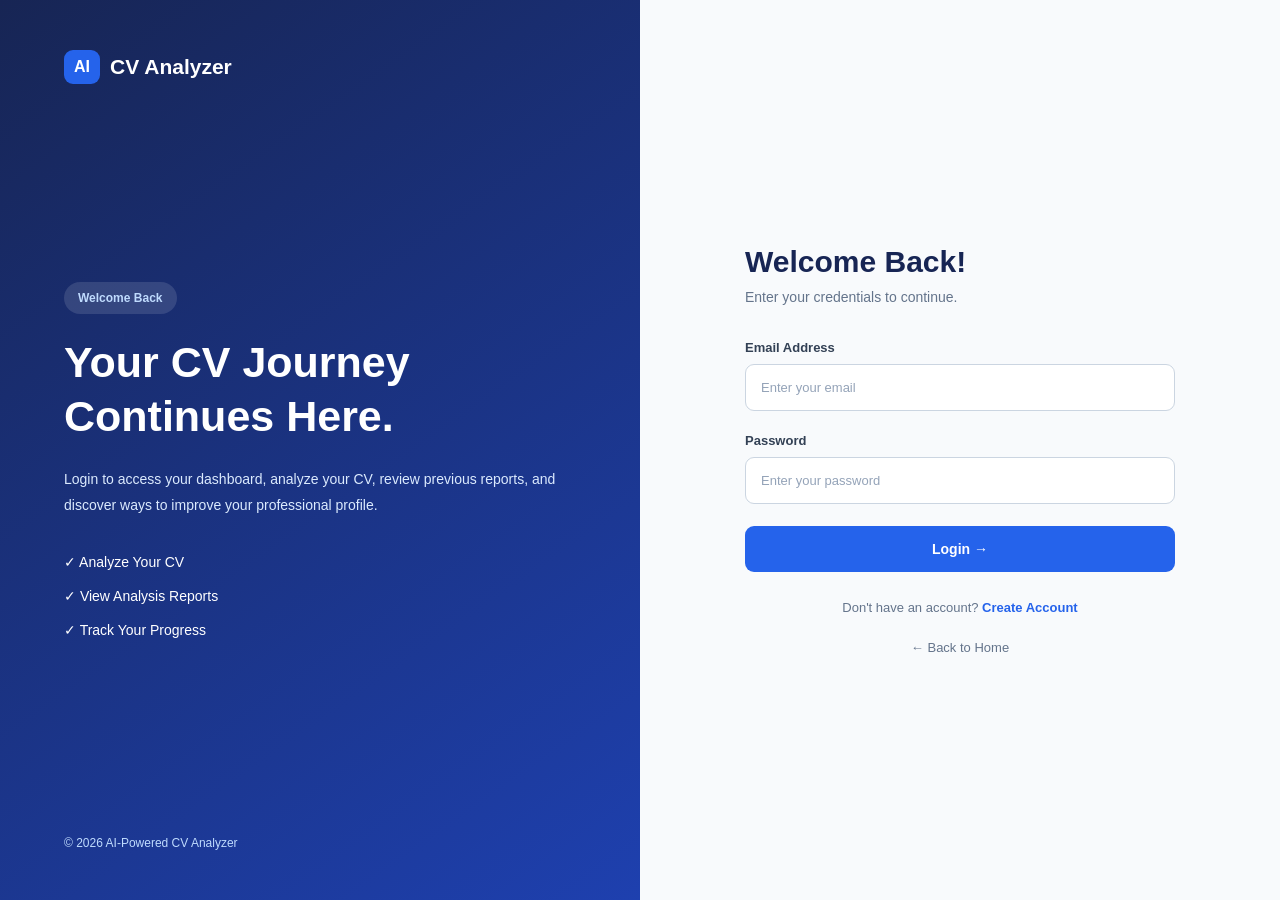
==== frontend/dashboard.html @ 319242a5 "Initial AI CV Analyzer project" ====
<!DOCTYPE html>
<html lang="en">

<head>
    <meta charset="UTF-8">
    <meta name="viewport" content="width=device-width, initial-scale=1.0">

    <title>Dashboard | AI CV Analyzer</title>

    <link rel="stylesheet" href="css/style.css">

</head>

<body class="dashboard-page">

    <div class="dashboard-layout">

        <!-- Sidebar -->

        <aside class="sidebar">

            <a href="index.html" class="logo sidebar-logo">
                <span class="logo-icon">AI</span>
                CV Analyzer
            </a>

            <div class="sidebar-menu">

                <p class="menu-label">MENU</p>

                <a href="dashboard.html" class="menu-item active">
                    <span>▦</span>
                    Dashboard
                </a>

                <a href="#upload-section" class="menu-item">
                    <span>📄</span>
                    Analyze CV
                </a>

                <a href="#history-section" class="menu-item">
                    <span>◷</span>
                    Analysis History
                </a>

                <p class="menu-label">ACCOUNT</p>

                <a href="#profile-section" class="menu-item">
                    <span>♙</span>
                    My Profile
                </a>

                <button id="logoutBtn" class="menu-item logout-btn">
                    <span>↪</span>
                    Logout
                </button>

            </div>

            <div class="sidebar-footer">

                <p>AI-Powered CV Analyzer</p>

                <small>Version 1.0.0</small>

            </div>

        </aside>


        <!-- Main Content -->

        <main class="dashboard-main">


            <!-- Topbar -->

            <header class="dashboard-topbar">

                <div>
                    <h2>Dashboard</h2>
                    <p>Manage your CV analysis activities.</p>
                </div>

                <div class="user-profile" id="profile-section">

                    <div class="user-avatar" id="userAvatar">
                        U
                    </div>

                    <div>
                        <strong id="userName">User</strong>
                        <small id="userEmail">user@example.com</small>
                    </div>

                </div>

            </header>


            <!-- Welcome Section -->

            <section class="welcome-section">

                <div>

                    <span class="welcome-badge">
                        YOUR PERSONAL WORKSPACE
                    </span>

                    <h1>
                        Welcome back,
                        <span id="welcomeName">User</span>!
                    </h1>

                    <p>
                        Ready to improve your CV?
                        Start a new analysis and discover
                        your professional strengths.
                    </p>

                </div>

                <a href="#upload-section" class="dashboard-primary-btn">
                    + Analyze New CV
                </a>

            </section>


            <!-- Statistics -->

            <section class="stats-grid">

                <div class="stat-card">

                    <div class="stat-icon blue">📄</div>

                    <div>
                        <p>Total Analyses</p>
                        <h2>--</h2>
                        <small>Coming with history integration</small>
                    </div>

                </div>


                <div class="stat-card">

                    <div class="stat-icon green">✓</div>

                    <div>
                        <p>Completed Analyses</p>
                        <h2>--</h2>
                        <small>Analysis records</small>
                    </div>

                </div>


                <div class="stat-card">

                    <div class="stat-icon orange">📊</div>

                    <div>
                        <p>Latest CV Score</p>
                        <h2>--</h2>
                        <small>Predicted score</small>
                    </div>

                </div>


            </section>


            <!-- Upload Section -->

            <section class="upload-section" id="upload-section">

                <div class="section-title">

                    <div>
                        <h2>Analyze Your CV</h2>

                        <p>
                            Upload your resume and get an
                            AI-powered analysis report.
                        </p>
                    </div>

                    <span class="pdf-badge">PDF ONLY</span>

                </div>


<div class="upload-box">

    <div class="upload-icon">
        📄
    </div>

    <h3>Upload Your CV</h3>

    <p>
        Select your PDF resume to begin
        the analysis process.
    </p>

    <button class="upload-button" id="uploadBtn">
        Choose PDF File
    </button>

    <input
        type="file"
        id="cvFile"
        accept=".pdf,application/pdf"
        hidden
    >

    <p id="selectedFile" class="upload-note">
        Supported format: PDF (Maximum 5MB)
    </p>

    <div id="uploadMessage" class="form-message"></div>

    <div id="uploadProgress" class="upload-progress">

        <div id="progressBar"></div>

    </div>

</div>

            </section>


            <!-- History Section -->

            <section class="history-section" id="history-section">

                <div class="section-title">

                    <div>
                        <h2>Recent Analysis</h2>

                        <p>
                            Your previous CV analysis reports.
                        </p>
                    </div>

                    <span class="view-all">
                        History
                    </span>

                </div>


                <div class="empty-history">

                    <div>📂</div>

                    <h3>No Analysis Yet</h3>

                    <p>
                        Your CV analysis history will
                        appear here after your first analysis.
                    </p>

                </div>

            </section>


            <!-- Footer -->

            <footer class="dashboard-footer">

                © 2026 AI-Powered CV Analyzer.
                All rights reserved.

            </footer>


        </main>

    </div>


    <script src="js/script.js"></script>

</body>

</html>
---- frontend/css/style.css ----
/* Global Styles */

* {
    margin: 0;
    padding: 0;
    box-sizing: border-box;
}

html {
    scroll-behavior: smooth;
}

body {
    font-family: 'Inter', sans-serif;
    color: #172554;
    background: #ffffff;
}

a {
    text-decoration: none;
}

.container {
    width: 90%;
    max-width: 1200px;
    margin: auto;
}

.section-padding {
    padding: 100px 0;
}


/* Navbar */

.navbar {
    width: 100%;
    padding: 20px 0;
    background: #ffffff;
    border-bottom: 1px solid #e5eaf3;
}

.nav-container {
    display: flex;
    align-items: center;
    justify-content: space-between;
}

.logo {
    display: flex;
    align-items: center;
    gap: 10px;
    color: #172554;
    font-size: 21px;
    font-weight: 800;
}

.logo-icon {
    background: #2563eb;
    color: white;
    padding: 8px 10px;
    border-radius: 9px;
    font-size: 16px;
}

.nav-links {
    display: flex;
    gap: 32px;
}

.nav-links a {
    color: #64748b;
    font-size: 14px;
    font-weight: 500;
}

.nav-links a:hover {
    color: #2563eb;
}

.nav-buttons {
    display: flex;
    align-items: center;
    gap: 20px;
}

.login-btn {
    color: #172554;
    font-weight: 600;
    font-size: 14px;
}

.primary-btn {
    display: inline-block;
    background: #2563eb;
    color: white;
    padding: 14px 22px;
    border-radius: 9px;
    font-weight: 600;
    font-size: 14px;
    transition: 0.3s;
}

.primary-btn:hover {
    background: #1d4ed8;
    transform: translateY(-2px);
}


/* Hero Section */

.hero {
    padding: 100px 0;
    background: linear-gradient(
        120deg,
        #f8fbff,
        #eff6ff
    );
}

.hero-container {
    display: grid;
    grid-template-columns: 1fr 1fr;
    align-items: center;
    gap: 70px;
}

.badge {
    display: inline-block;
    color: #2563eb;
    background: #dbeafe;
    padding: 9px 14px;
    border-radius: 30px;
    font-size: 12px;
    font-weight: 700;
    margin-bottom: 22px;
}

.hero-content h1 {
    font-size: 53px;
    line-height: 1.2;
    font-weight: 800;
    color: #172554;
    margin-bottom: 22px;
}

.hero-content h1 span {
    color: #2563eb;
}

.hero-content > p {
    color: #64748b;
    line-height: 1.8;
    font-size: 15px;
    max-width: 520px;
}

.hero-buttons {
    display: flex;
    gap: 15px;
    margin-top: 30px;
}

.secondary-btn {
    display: inline-block;
    border: 1px solid #cbd5e1;
    color: #172554;
    padding: 14px 22px;
    border-radius: 9px;
    font-size: 14px;
    font-weight: 600;
}

.secondary-btn:hover {
    background: white;
}

.hero-note {
    margin-top: 30px;
    font-size: 11px;
    color: #64748b;
    display: flex;
    flex-wrap: wrap;
    gap: 10px;
}


/* Analysis Preview Card */

.hero-visual {
    display: flex;
    justify-content: center;
}

.analysis-card {
    background: white;
    width: 100%;
    max-width: 450px;
    padding: 30px;
    border-radius: 18px;
    box-shadow: 0 20px 60px rgba(37, 99, 235, 0.12);
    border: 1px solid #e5eaf3;
}

.card-header {
    display: flex;
    justify-content: space-between;
    align-items: center;
    margin-bottom: 30px;
}

.card-header h3 {
    font-size: 17px;
    margin-bottom: 7px;
}

.card-header p {
    color: #94a3b8;
    font-size: 12px;
}

.status {
    background: #dcfce7;
    color: #15803d;
    padding: 7px 10px;
    border-radius: 20px;
    font-size: 10px;
    font-weight: 700;
}

.score-section {
    display: flex;
    align-items: center;
    gap: 25px;
    padding-bottom: 25px;
    border-bottom: 1px solid #e5eaf3;
}

.score-circle {
    width: 105px;
    height: 105px;
    border-radius: 50%;
    background: conic-gradient(
        #2563eb 85%,
        #dbeafe 0
    );
    display: flex;
    align-items: center;
    justify-content: center;
}

.score-circle > div {
    width: 82px;
    height: 82px;
    background: white;
    border-radius: 50%;
    display: flex;
    align-items: center;
    justify-content: center;
}

.score-circle strong {
    font-size: 27px;
}

.score-circle small {
    font-size: 10px;
    color: #94a3b8;
}

.score-info h4 {
    font-size: 15px;
    margin-bottom: 8px;
}

.score-info p {
    color: #94a3b8;
    font-size: 11px;
    line-height: 1.6;
}

.analysis-item {
    margin-top: 22px;
}

.analysis-item > div:first-child {
    display: flex;
    justify-content: space-between;
    margin-bottom: 10px;
    font-size: 12px;
}

.analysis-item span {
    color: #64748b;
}

.analysis-item strong {
    color: #172554;
}

.progress {
    height: 7px;
    background: #e2e8f0;
    border-radius: 20px;
    overflow: hidden;
}

.progress div {
    height: 100%;
    background: #2563eb;
    border-radius: 20px;
}

.suggestion-box {
    margin-top: 25px;
    background: #eff6ff;
    padding: 15px;
    border-radius: 10px;
}

.suggestion-box strong {
    font-size: 12px;
}

.suggestion-box p {
    font-size: 11px;
    color: #64748b;
    margin-top: 7px;
}


/* Section Heading */

.section-heading {
    text-align: center;
    max-width: 650px;
    margin: 0 auto 55px;
}

.section-heading h2 {
    font-size: 36px;
    margin-bottom: 15px;
    color: #172554;
}

.section-heading h2 span {
    color: #2563eb;
}

.section-heading p {
    color: #64748b;
    font-size: 14px;
    line-height: 1.8;
}


/* Features */

.features-grid {
    display: grid;
    grid-template-columns: repeat(3, 1fr);
    gap: 25px;
}

.feature-card {
    padding: 30px;
    border: 1px solid #e5eaf3;
    border-radius: 13px;
    transition: 0.3s;
}

.feature-card:hover {
    transform: translateY(-6px);
    box-shadow: 0 15px 35px rgba(37, 99, 235, 0.08);
    border-color: #93c5fd;
}

.feature-icon {
    width: 50px;
    height: 50px;
    display: flex;
    align-items: center;
    justify-content: center;
    background: #eff6ff;
    border-radius: 12px;
    font-size: 24px;
    margin-bottom: 22px;
}

.feature-card h3 {
    font-size: 17px;
    margin-bottom: 12px;
}

.feature-card p {
    color: #64748b;
    font-size: 13px;
    line-height: 1.8;
}


/* How It Works */

.how-it-works {
    background: #f8fbff;
}

.steps-grid {
    display: grid;
    grid-template-columns: repeat(3, 1fr);
    gap: 25px;
}

.step-card {
    background: white;
    border: 1px solid #e5eaf3;
    border-radius: 13px;
    padding: 35px;
}

.step-number {
    display: inline-block;
    color: #2563eb;
    font-size: 30px;
    font-weight: 800;
    margin-bottom: 20px;
}

.step-card h3 {
    font-size: 17px;
    margin-bottom: 12px;
}

.step-card p {
    font-size: 13px;
    color: #64748b;
    line-height: 1.8;
}


/* CTA */

.cta-section {
    padding: 80px 0;
    background: #1e40af;
    text-align: center;
}

.cta-container h2 {
    color: white;
    font-size: 32px;
    margin-bottom: 15px;
}

.cta-container p {
    color: #dbeafe;
    font-size: 14px;
    margin-bottom: 30px;
}

.cta-btn {
    display: inline-block;
    background: white;
    color: #1d4ed8;
    padding: 15px 25px;
    border-radius: 9px;
    font-weight: 700;
    font-size: 14px;
}


/* Footer */

.footer {
    padding: 40px 0;
    background: #0f172a;
}

.footer-logo {
    color: white;
}

.footer-container > div:first-child p {
    color: #94a3b8;
    font-size: 12px;
    margin-top: 15px;
}

.footer-bottom {
    color: #94a3b8;
    border-top: 1px solid #334155;
    padding-top: 25px;
    margin-top: 35px;
    font-size: 12px;
}


/* Responsive Design */

@media (max-width: 900px) {

    .hero-container {
        grid-template-columns: 1fr;
    }

    .hero-content {
        text-align: center;
    }

    .hero-content > p {
        margin: auto;
    }

    .hero-buttons,
    .hero-note {
        justify-content: center;
    }

    .features-grid {
        grid-template-columns: repeat(2, 1fr);
    }

}

@media (max-width: 650px) {

    .nav-links {
        display: none;
    }

    .nav-container {
        flex-wrap: wrap;
        gap: 15px;
    }

    .logo {
        font-size: 17px;
    }

    .nav-buttons {
        gap: 12px;
    }

    .hero {
        padding: 65px 0;
    }

    .hero-content h1 {
        font-size: 37px;
    }

    .hero-buttons {
        flex-direction: column;
    }

    .hero-buttons a {
        text-align: center;
    }

    .hero-note {
        line-height: 2;
    }

    .features-grid,
    .steps-grid {
        grid-template-columns: 1fr;
    }

    .section-heading h2 {
        font-size: 28px;
    }

    .analysis-card {
        padding: 20px;
    }

    .score-section {
        gap: 15px;
    }

    .cta-container h2 {
        font-size: 25px;
    }

}

/* =========================
   AUTHENTICATION PAGES
========================= */

.auth-page {
    min-height: 100vh;
    background: #f8fafc;
}

.auth-container {
    min-height: 100vh;
    display: grid;
    grid-template-columns: 1fr 1fr;
}


/* Left Side */

.auth-left {
    background: linear-gradient(
        145deg,
        #172554,
        #1e40af
    );

    padding: 50px 10%;
    display: flex;
    flex-direction: column;
    justify-content: space-between;
}

.auth-left .logo {
    color: white;
}

.auth-content {
    max-width: 500px;
}

.auth-content .badge {
    background: rgba(255,255,255,0.12);
    color: #bfdbfe;
}

.auth-content h1 {
    font-size: 43px;
    line-height: 1.25;
    color: white;
    margin-bottom: 22px;
}

.auth-content > p {
    color: #dbeafe;
    font-size: 14px;
    line-height: 1.9;
}

.auth-benefits {
    margin-top: 35px;
    display: grid;
    gap: 18px;
}

.auth-benefits div {
    color: white;
    font-size: 14px;
    font-weight: 500;
}

.auth-copyright {
    color: #bfdbfe;
    font-size: 12px;
}


/* Right Side */

.auth-right {
    display: flex;
    align-items: center;
    justify-content: center;
    padding: 40px 25px;
}

.auth-form-wrapper {
    width: 100%;
    max-width: 430px;
}

.auth-form-wrapper h2 {
    font-size: 30px;
    color: #172554;
    margin-bottom: 10px;
}

.auth-subtitle {
    color: #64748b;
    font-size: 14px;
    margin-bottom: 35px;
}


/* Form */

.form-group {
    margin-bottom: 22px;
}

.form-group label {
    display: block;
    color: #334155;
    font-size: 13px;
    font-weight: 600;
    margin-bottom: 9px;
}

.form-group input {
    width: 100%;
    padding: 15px;
    border: 1px solid #cbd5e1;
    border-radius: 9px;
    outline: none;
    font-family: inherit;
    font-size: 13px;
    background: white;
    transition: 0.3s;
}

.form-group input:focus {
    border-color: #2563eb;
    box-shadow: 0 0 0 3px rgba(37,99,235,0.1);
}

.form-group input::placeholder {
    color: #94a3b8;
}


/* Submit Button */

.auth-submit-btn {
    width: 100%;
    padding: 15px;
    border: none;
    border-radius: 9px;
    background: #2563eb;
    color: white;
    font-size: 14px;
    font-weight: 700;
    cursor: pointer;
    transition: 0.3s;
}

.auth-submit-btn:hover {
    background: #1d4ed8;
}


/* Navigation Links */

.auth-switch {
    text-align: center;
    margin-top: 28px;
    color: #64748b;
    font-size: 13px;
}

.auth-switch a {
    color: #2563eb;
    font-weight: 700;
}

.back-home {
    display: block;
    text-align: center;
    margin-top: 25px;
    color: #64748b;
    font-size: 13px;
}


/* Responsive */

@media (max-width: 850px) {

    .auth-container {
        grid-template-columns: 1fr;
    }

    .auth-left {
        min-height: 380px;
        padding: 35px 8%;
    }

    .auth-content {
        margin-top: 65px;
    }

    .auth-content h1 {
        font-size: 34px;
    }

    .auth-copyright {
        margin-top: 40px;
    }

}

@media (max-width: 500px) {

    .auth-left {
        min-height: 350px;
    }

    .auth-content h1 {
        font-size: 29px;
    }

    .auth-right {
        padding: 45px 22px;
    }

    .auth-form-wrapper h2 {
        font-size: 26px;
    }

}
/* Form Messages */

.form-message {
    display: none;
    padding: 13px;
    margin-bottom: 20px;
    border-radius: 8px;
    font-size: 13px;
    line-height: 1.5;
}

.form-message.success {
    display: block;
    background: #dcfce7;
    color: #166534;
    border: 1px solid #86efac;
}

.form-message.error {
    display: block;
    background: #fee2e2;
    color: #991b1b;
    border: 1px solid #fca5a5;
}

/* =========================
   DASHBOARD DESIGN
========================= */

.dashboard-page {
    background: #f8fafc;
    min-height: 100vh;
}

.dashboard-layout {
    display: flex;
    min-height: 100vh;
}


/* Sidebar */

.sidebar {
    width: 255px;
    background: #172554;
    color: white;
    padding: 30px 20px;
    display: flex;
    flex-direction: column;
    position: fixed;
    top: 0;
    bottom: 0;
    left: 0;
}

.sidebar-logo {
    color: white;
    font-size: 19px;
    margin-bottom: 55px;
}

.sidebar-menu {
    display: flex;
    flex-direction: column;
    gap: 9px;
}

.menu-label {
    font-size: 10px;
    color: #93a8d0;
    font-weight: 700;
    letter-spacing: 1px;
    margin: 15px 0 8px;
}

.menu-item {
    display: flex;
    align-items: center;
    gap: 13px;
    padding: 13px;
    color: #cbd5e1;
    border-radius: 8px;
    font-size: 13px;
    transition: 0.3s;
    background: transparent;
    border: none;
    width: 100%;
    text-align: left;
    cursor: pointer;
    font-family: inherit;
}

.menu-item:hover,
.menu-item.active {
    background: #2563eb;
    color: white;
}

.menu-item span {
    font-size: 17px;
}

.sidebar-footer {
    margin-top: auto;
    border-top: 1px solid #334477;
    padding-top: 22px;
    color: #cbd5e1;
    font-size: 11px;
    line-height: 2;
}

.sidebar-footer small {
    color: #93a8d0;
}


/* Main */

.dashboard-main {
    width: calc(100% - 255px);
    margin-left: 255px;
    padding: 35px 45px;
}


/* Topbar */

.dashboard-topbar {
    display: flex;
    align-items: center;
    justify-content: space-between;
    padding-bottom: 25px;
    border-bottom: 1px solid #e2e8f0;
}

.dashboard-topbar h2 {
    color: #172554;
    font-size: 23px;
    margin-bottom: 6px;
}

.dashboard-topbar p {
    color: #64748b;
    font-size: 12px;
}

.user-profile {
    display: flex;
    align-items: center;
    gap: 12px;
}

.user-avatar {
    width: 43px;
    height: 43px;
    border-radius: 50%;
    background: #dbeafe;
    color: #2563eb;
    display: flex;
    align-items: center;
    justify-content: center;
    font-weight: 800;
    font-size: 17px;
}

.user-profile strong {
    display: block;
    font-size: 12px;
    color: #172554;
    margin-bottom: 5px;
}

.user-profile small {
    font-size: 10px;
    color: #64748b;
}


/* Welcome */

.welcome-section {
    margin-top: 35px;
    background: linear-gradient(
        120deg,
        #1e40af,
        #2563eb
    );
    border-radius: 14px;
    padding: 35px;
    display: flex;
    align-items: center;
    justify-content: space-between;
    gap: 20px;
}

.welcome-badge {
    display: inline-block;
    color: #dbeafe;
    font-size: 10px;
    font-weight: 700;
    letter-spacing: 1px;
    margin-bottom: 15px;
}

.welcome-section h1 {
    color: white;
    font-size: 27px;
    margin-bottom: 12px;
}

.welcome-section h1 span {
    color: #bfdbfe;
}

.welcome-section p {
    color: #dbeafe;
    font-size: 12px;
    line-height: 1.8;
}

.dashboard-primary-btn {
    display: inline-block;
    background: white;
    color: #1d4ed8;
    padding: 13px 18px;
    border-radius: 8px;
    font-size: 12px;
    font-weight: 700;
    white-space: nowrap;
}


/* Statistics */

.stats-grid {
    display: grid;
    grid-template-columns: repeat(3, 1fr);
    gap: 20px;
    margin-top: 30px;
}

.stat-card {
    background: white;
    border: 1px solid #e2e8f0;
    border-radius: 12px;
    padding: 22px;
    display: flex;
    align-items: center;
    gap: 15px;
}

.stat-icon {
    width: 45px;
    height: 45px;
    border-radius: 10px;
    display: flex;
    align-items: center;
    justify-content: center;
    font-size: 20px;
}

.stat-icon.blue {
    background: #dbeafe;
}

.stat-icon.green {
    background: #dcfce7;
}

.stat-icon.orange {
    background: #ffedd5;
}

.stat-card p {
    color: #64748b;
    font-size: 11px;
}

.stat-card h2 {
    color: #172554;
    font-size: 24px;
    margin: 7px 0;
}

.stat-card small {
    color: #94a3b8;
    font-size: 9px;
}


/* Upload */

.upload-section,
.history-section {
    margin-top: 40px;
}

.section-title {
    display: flex;
    justify-content: space-between;
    align-items: center;
    margin-bottom: 20px;
}

.section-title h2 {
    color: #172554;
    font-size: 19px;
    margin-bottom: 7px;
}

.section-title p {
    color: #64748b;
    font-size: 12px;
}

.pdf-badge {
    background: #dbeafe;
    color: #2563eb;
    padding: 7px 12px;
    border-radius: 20px;
    font-size: 10px;
    font-weight: 700;
}


/* Upload Box */

.upload-box {
    background: white;
    border: 2px dashed #93c5fd;
    border-radius: 13px;
    padding: 45px 20px;
    text-align: center;
}

.upload-icon {
    font-size: 40px;
    margin-bottom: 15px;
}

.upload-box h3 {
    color: #172554;
    font-size: 17px;
    margin-bottom: 10px;
}

.upload-box > p {
    color: #64748b;
    font-size: 12px;
}

.upload-button {
    margin-top: 22px;
    background: #2563eb;
    color: white;
    border: none;
    padding: 13px 22px;
    border-radius: 8px;
    font-size: 12px;
    font-weight: 700;
    cursor: pointer;
}

.upload-button:hover {
    background: #1d4ed8;
}

.upload-note {
    margin-top: 15px;
    font-size: 10px !important;
    color: #94a3b8 !important;
}


/* History */

.view-all {
    color: #2563eb;
    font-size: 12px;
    font-weight: 600;
}

.empty-history {
    background: white;
    border: 1px solid #e2e8f0;
    border-radius: 12px;
    padding: 40px 20px;
    text-align: center;
}

.empty-history > div {
    font-size: 35px;
    margin-bottom: 15px;
}

.empty-history h3 {
    color: #172554;
    font-size: 15px;
    margin-bottom: 9px;
}

.empty-history p {
    color: #94a3b8;
    font-size: 11px;
    line-height: 1.7;
}


/* Footer */

.dashboard-footer {
    border-top: 1px solid #e2e8f0;
    padding-top: 22px;
    margin-top: 45px;
    color: #94a3b8;
    font-size: 10px;
}


/* Responsive */

@media (max-width: 1000px) {

    .dashboard-main {
        padding: 30px 25px;
    }

    .stats-grid {
        grid-template-columns: 1fr 1fr;
    }

}

@media (max-width: 700px) {

    .sidebar {
        width: 65px;
        padding: 20px 8px;
    }

    .sidebar-logo {
        font-size: 0;
        margin-bottom: 40px;
    }

    .sidebar-logo .logo-icon {
        font-size: 15px;
    }

    .menu-label,
    .menu-item:not(.active) {
        font-size: 0;
    }

    .menu-item {
        justify-content: center;
        padding: 13px 5px;
        font-size: 0;
    }

    .menu-item span {
        font-size: 19px;
    }

    .sidebar-footer {
        display: none;
    }

    .dashboard-main {
        width: calc(100% - 65px);
        margin-left: 65px;
        padding: 22px 15px;
    }

    .welcome-section {
        flex-direction: column;
        align-items: flex-start;
        padding: 25px;
    }

    .welcome-section h1 {
        font-size: 22px;
    }

    .stats-grid {
        grid-template-columns: 1fr;
    }

    .dashboard-topbar h2 {
        font-size: 19px;
    }

    .user-profile small {
        display: none;
    }

}

@media (max-width: 400px) {

    .dashboard-main {
        padding: 18px 10px;
    }

    .welcome-section h1 {
        font-size: 19px;
    }

    .section-title h2 {
        font-size: 16px;
    }

}

/* =========================
   CV UPLOAD STATUS
========================= */

.upload-progress {
    display: none;
    width: 100%;
    max-width: 350px;
    height: 8px;
    background: #e2e8f0;
    border-radius: 20px;
    margin: 20px auto;
    overflow: hidden;
}

.upload-progress.active {
    display: block;
}

#progressBar {
    width: 0%;
    height: 100%;
    background: #2563eb;
    border-radius: 20px;
    transition: width 0.3s ease;
}

#selectedFile {
    margin-top: 15px;
    color: #64748b;
    font-size: 11px;
    word-break: break-word;
}

#uploadMessage {
    margin-top: 20px;
    text-align: left;
}
/* =========================
   ANALYSIS RESULT PAGE
========================= */

.result-container {

    max-width: 1100px;

    margin: auto;

    padding: 50px 25px;

}


.result-header {

    text-align: center;

    margin-bottom: 40px;

}


.result-header h1 {

    color: #172554;

    font-size: 30px;

    margin: 20px 0 10px;

}


.result-header p {

    color: #64748b;

    font-size: 14px;

}


.result-score-card {

    background: linear-gradient(
        135deg,
        #1e40af,
        #2563eb
    );

    padding: 40px;

    border-radius: 15px;

    text-align: center;

    color: white;

    margin-bottom: 30px;

}


.result-score-card p {

    font-size: 13px;

    letter-spacing: 1px;

}


.result-score-card h2 {

    font-size: 65px;

    margin: 15px 0;

}


.result-score-card span {

    color: #dbeafe;

    font-size: 13px;

}


.result-grid {

    display: grid;

    grid-template-columns: repeat(3, 1fr);

    gap: 20px;

}


.result-card {

    background: white;

    padding: 25px;

    border-radius: 12px;

    border: 1px solid #e2e8f0;

}


.result-card h3 {

    color: #64748b;

    font-size: 12px;

    margin-bottom: 12px;

}


.result-card p {

    color: #172554;

    font-size: 20px;

    font-weight: 700;

    overflow-wrap: anywhere;

}


.result-suggestions {

    background: white;

    padding: 30px;

    border-radius: 12px;

    margin-top: 30px;

    border: 1px solid #e2e8f0;

}


.result-suggestions h2 {

    color: #172554;

    font-size: 20px;

    margin-bottom: 20px;

}


.suggestion-item {

    background: #eff6ff;

    color: #1e40af;

    padding: 15px;

    border-radius: 8px;

    margin-bottom: 12px;

    font-size: 13px;

    line-height: 1.6;

}


.result-actions {

    margin-top: 30px;

    text-align: center;

}


@media (max-width: 700px) {

    .result-grid {

        grid-template-columns: 1fr 1fr;

    }

}


@media (max-width: 450px) {

    .result-grid {

        grid-template-columns: 1fr;

    }

    .result-score-card h2 {

        font-size: 48px;

    }

}

.result-page {
    background: #f8fafc;
    min-height: 100vh;
}
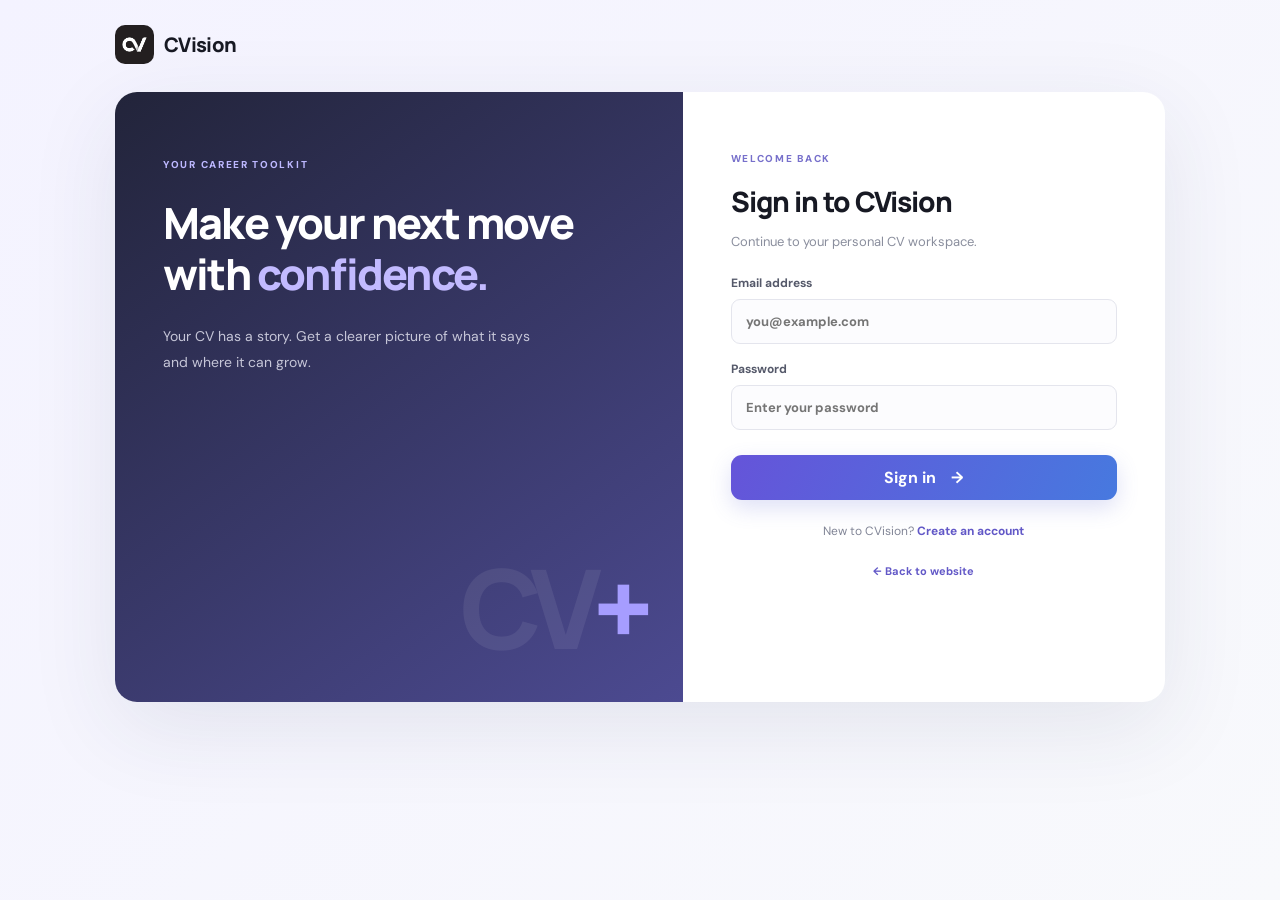
==== commit 19d67c02: "Redesign AI CV Analyzer frontend and backend" ====
--- a/frontend/dashboard.html
+++ b/frontend/dashboard.html
@@ -1,294 +1 @@
-<!DOCTYPE html>
-<html lang="en">
-
-<head>
-    <meta charset="UTF-8">
-    <meta name="viewport" content="width=device-width, initial-scale=1.0">
-
-    <title>Dashboard | AI CV Analyzer</title>
-
-    <link rel="stylesheet" href="css/style.css">
-
-</head>
-
-<body class="dashboard-page">
-
-    <div class="dashboard-layout">
-
-        <!-- Sidebar -->
-
-        <aside class="sidebar">
-
-            <a href="index.html" class="logo sidebar-logo">
-                <span class="logo-icon">AI</span>
-                CV Analyzer
-            </a>
-
-            <div class="sidebar-menu">
-
-                <p class="menu-label">MENU</p>
-
-                <a href="dashboard.html" class="menu-item active">
-                    <span>▦</span>
-                    Dashboard
-                </a>
-
-                <a href="#upload-section" class="menu-item">
-                    <span>📄</span>
-                    Analyze CV
-                </a>
-
-                <a href="#history-section" class="menu-item">
-                    <span>◷</span>
-                    Analysis History
-                </a>
-
-                <p class="menu-label">ACCOUNT</p>
-
-                <a href="#profile-section" class="menu-item">
-                    <span>♙</span>
-                    My Profile
-                </a>
-
-                <button id="logoutBtn" class="menu-item logout-btn">
-                    <span>↪</span>
-                    Logout
-                </button>
-
-            </div>
-
-            <div class="sidebar-footer">
-
-                <p>AI-Powered CV Analyzer</p>
-
-                <small>Version 1.0.0</small>
-
-            </div>
-
-        </aside>
-
-
-        <!-- Main Content -->
-
-        <main class="dashboard-main">
-
-
-            <!-- Topbar -->
-
-            <header class="dashboard-topbar">
-
-                <div>
-                    <h2>Dashboard</h2>
-                    <p>Manage your CV analysis activities.</p>
-                </div>
-
-                <div class="user-profile" id="profile-section">
-
-                    <div class="user-avatar" id="userAvatar">
-                        U
-                    </div>
-
-                    <div>
-                        <strong id="userName">User</strong>
-                        <small id="userEmail">user@example.com</small>
-                    </div>
-
-                </div>
-
-            </header>
-
-
-            <!-- Welcome Section -->
-
-            <section class="welcome-section">
-
-                <div>
-
-                    <span class="welcome-badge">
-                        YOUR PERSONAL WORKSPACE
-                    </span>
-
-                    <h1>
-                        Welcome back,
-                        <span id="welcomeName">User</span>!
-                    </h1>
-
-                    <p>
-                        Ready to improve your CV?
-                        Start a new analysis and discover
-                        your professional strengths.
-                    </p>
-
-                </div>
-
-                <a href="#upload-section" class="dashboard-primary-btn">
-                    + Analyze New CV
-                </a>
-
-            </section>
-
-
-            <!-- Statistics -->
-
-            <section class="stats-grid">
-
-                <div class="stat-card">
-
-                    <div class="stat-icon blue">📄</div>
-
-                    <div>
-                        <p>Total Analyses</p>
-                        <h2>--</h2>
-                        <small>Coming with history integration</small>
-                    </div>
-
-                </div>
-
-
-                <div class="stat-card">
-
-                    <div class="stat-icon green">✓</div>
-
-                    <div>
-                        <p>Completed Analyses</p>
-                        <h2>--</h2>
-                        <small>Analysis records</small>
-                    </div>
-
-                </div>
-
-
-                <div class="stat-card">
-
-                    <div class="stat-icon orange">📊</div>
-
-                    <div>
-                        <p>Latest CV Score</p>
-                        <h2>--</h2>
-                        <small>Predicted score</small>
-                    </div>
-
-                </div>
-
-
-            </section>
-
-
-            <!-- Upload Section -->
-
-            <section class="upload-section" id="upload-section">
-
-                <div class="section-title">
-
-                    <div>
-                        <h2>Analyze Your CV</h2>
-
-                        <p>
-                            Upload your resume and get an
-                            AI-powered analysis report.
-                        </p>
-                    </div>
-
-                    <span class="pdf-badge">PDF ONLY</span>
-
-                </div>
-
-
-<div class="upload-box">
-
-    <div class="upload-icon">
-        📄
-    </div>
-
-    <h3>Upload Your CV</h3>
-
-    <p>
-        Select your PDF resume to begin
-        the analysis process.
-    </p>
-
-    <button class="upload-button" id="uploadBtn">
-        Choose PDF File
-    </button>
-
-    <input
-        type="file"
-        id="cvFile"
-        accept=".pdf,application/pdf"
-        hidden
-    >
-
-    <p id="selectedFile" class="upload-note">
-        Supported format: PDF (Maximum 5MB)
-    </p>
-
-    <div id="uploadMessage" class="form-message"></div>
-
-    <div id="uploadProgress" class="upload-progress">
-
-        <div id="progressBar"></div>
-
-    </div>
-
-</div>
-
-            </section>
-
-
-            <!-- History Section -->
-
-            <section class="history-section" id="history-section">
-
-                <div class="section-title">
-
-                    <div>
-                        <h2>Recent Analysis</h2>
-
-                        <p>
-                            Your previous CV analysis reports.
-                        </p>
-                    </div>
-
-                    <span class="view-all">
-                        History
-                    </span>
-
-                </div>
-
-
-                <div class="empty-history">
-
-                    <div>📂</div>
-
-                    <h3>No Analysis Yet</h3>
-
-                    <p>
-                        Your CV analysis history will
-                        appear here after your first analysis.
-                    </p>
-
-                </div>
-
-            </section>
-
-
-            <!-- Footer -->
-
-            <footer class="dashboard-footer">
-
-                © 2026 AI-Powered CV Analyzer.
-                All rights reserved.
-
-            </footer>
-
-
-        </main>
-
-    </div>
-
-
-    <script src="js/script.js"></script>
-
-</body>
-
-</html>+<!DOCTYPE html><html lang="en"><head><meta charset="UTF-8"><meta name="viewport" content="width=device-width,initial-scale=1"><title>Dashboard | CVision</title><link rel="stylesheet" href="css/style.css"></head><body class="app-page"><aside class="sidebar"><a class="brand" href="index.html"><img src="assets/logo.png"><span>CVision</span></a><div class="side-label">WORKSPACE</div><a class="side-link active" href="dashboard.html">▦ &nbsp; Overview</a><a class="side-link" href="#upload-section">＋ &nbsp; Analyze CV</a><a class="side-link" href="#history-section">◷ &nbsp; History</a><div class="side-bottom"><div class="side-help">✦<b>Make your CV count.</b><small>Small improvements can make your story clearer.</small></div><button id="logoutBtn" class="side-link logout">↪ &nbsp; Sign out</button></div></aside><main class="app-main"><header class="app-top"><div><span class="eyebrow">YOUR WORKSPACE</span><h1>Overview</h1></div><div class="user-pill"><div class="avatar" id="userAvatar">U</div><div><b id="userName">User</b><small id="userEmail">—</small></div></div></header><section class="welcome-panel"><div><span class="eyebrow">WELCOME BACK</span><h2>Ready to make your CV <em>stronger?</em></h2><p>Upload a PDF to get a structured review and practical improvement ideas.</p><a class="btn btn-light" href="#upload-section">Start a new analysis →</a></div><div class="welcome-decoration">CV<span>✦</span></div></section><section class="stat-grid"><article class="stat"><span>Total analyses</span><strong id="totalAnalyses">0</strong><small>All your saved reports</small></article><article class="stat"><span>Latest CV score</span><strong id="latestScore">—</strong><small>Most recent estimate</small></article><article class="stat"><span>Reports saved</span><strong id="savedReports">0</strong><small>Available in your history</small></article></section><section class="panel upload-panel" id="upload-section"><div class="panel-heading"><div><span class="eyebrow">NEW REPORT</span><h2>Analyze your CV</h2><p>Upload a PDF resume and let the analyzer review its content.</p></div><span class="file-tag">PDF · MAX 5 MB</span></div><div class="dropzone" id="dropzone"><div class="upload-symbol">↑</div><h3>Drop your CV here</h3><p>or choose a file from your device</p><button id="uploadBtn" class="btn btn-primary">Choose PDF file</button><input type="file" id="cvFile" accept=".pdf,application/pdf" hidden><small id="selectedFile">PDF format only · Maximum file size 5 MB</small><div id="uploadMessage" class="message"></div><div id="uploadProgress" class="progress"><div id="progressBar"></div></div></div></section><section class="panel history-panel" id="history-section"><div class="panel-heading"><div><span class="eyebrow">YOUR REPORTS</span><h2>Analysis history</h2><p>Open a previous report to review its insights again.</p></div><button class="btn btn-outline" id="refreshHistory">↻ Refresh</button></div><div id="historyList" class="history-list"><div class="history-empty">Loading your reports…</div></div></section><footer class="app-footer">© 2026 CVision · AI-Powered CV Analyzer</footer></main><script src="js/script.js"></script></body></html>
--- a/frontend/css/style.css
+++ b/frontend/css/style.css
@@ -1,1590 +1,9 @@
-/* Global Styles */
-
-* {
-    margin: 0;
-    padding: 0;
-    box-sizing: border-box;
-}
-
-html {
-    scroll-behavior: smooth;
-}
-
-body {
-    font-family: 'Inter', sans-serif;
-    color: #172554;
-    background: #ffffff;
-}
-
-a {
-    text-decoration: none;
-}
-
-.container {
-    width: 90%;
-    max-width: 1200px;
-    margin: auto;
-}
-
-.section-padding {
-    padding: 100px 0;
-}
-
-
-/* Navbar */
-
-.navbar {
-    width: 100%;
-    padding: 20px 0;
-    background: #ffffff;
-    border-bottom: 1px solid #e5eaf3;
-}
-
-.nav-container {
-    display: flex;
-    align-items: center;
-    justify-content: space-between;
-}
-
-.logo {
-    display: flex;
-    align-items: center;
-    gap: 10px;
-    color: #172554;
-    font-size: 21px;
-    font-weight: 800;
-}
-
-.logo-icon {
-    background: #2563eb;
-    color: white;
-    padding: 8px 10px;
-    border-radius: 9px;
-    font-size: 16px;
-}
-
-.nav-links {
-    display: flex;
-    gap: 32px;
-}
-
-.nav-links a {
-    color: #64748b;
-    font-size: 14px;
-    font-weight: 500;
-}
-
-.nav-links a:hover {
-    color: #2563eb;
-}
-
-.nav-buttons {
-    display: flex;
-    align-items: center;
-    gap: 20px;
-}
-
-.login-btn {
-    color: #172554;
-    font-weight: 600;
-    font-size: 14px;
-}
-
-.primary-btn {
-    display: inline-block;
-    background: #2563eb;
-    color: white;
-    padding: 14px 22px;
-    border-radius: 9px;
-    font-weight: 600;
-    font-size: 14px;
-    transition: 0.3s;
-}
-
-.primary-btn:hover {
-    background: #1d4ed8;
-    transform: translateY(-2px);
-}
-
-
-/* Hero Section */
-
-.hero {
-    padding: 100px 0;
-    background: linear-gradient(
-        120deg,
-        #f8fbff,
-        #eff6ff
-    );
-}
-
-.hero-container {
-    display: grid;
-    grid-template-columns: 1fr 1fr;
-    align-items: center;
-    gap: 70px;
-}
-
-.badge {
-    display: inline-block;
-    color: #2563eb;
-    background: #dbeafe;
-    padding: 9px 14px;
-    border-radius: 30px;
-    font-size: 12px;
-    font-weight: 700;
-    margin-bottom: 22px;
-}
-
-.hero-content h1 {
-    font-size: 53px;
-    line-height: 1.2;
-    font-weight: 800;
-    color: #172554;
-    margin-bottom: 22px;
-}
-
-.hero-content h1 span {
-    color: #2563eb;
-}
-
-.hero-content > p {
-    color: #64748b;
-    line-height: 1.8;
-    font-size: 15px;
-    max-width: 520px;
-}
-
-.hero-buttons {
-    display: flex;
-    gap: 15px;
-    margin-top: 30px;
-}
-
-.secondary-btn {
-    display: inline-block;
-    border: 1px solid #cbd5e1;
-    color: #172554;
-    padding: 14px 22px;
-    border-radius: 9px;
-    font-size: 14px;
-    font-weight: 600;
-}
-
-.secondary-btn:hover {
-    background: white;
-}
-
-.hero-note {
-    margin-top: 30px;
-    font-size: 11px;
-    color: #64748b;
-    display: flex;
-    flex-wrap: wrap;
-    gap: 10px;
-}
-
-
-/* Analysis Preview Card */
-
-.hero-visual {
-    display: flex;
-    justify-content: center;
-}
-
-.analysis-card {
-    background: white;
-    width: 100%;
-    max-width: 450px;
-    padding: 30px;
-    border-radius: 18px;
-    box-shadow: 0 20px 60px rgba(37, 99, 235, 0.12);
-    border: 1px solid #e5eaf3;
-}
-
-.card-header {
-    display: flex;
-    justify-content: space-between;
-    align-items: center;
-    margin-bottom: 30px;
-}
-
-.card-header h3 {
-    font-size: 17px;
-    margin-bottom: 7px;
-}
-
-.card-header p {
-    color: #94a3b8;
-    font-size: 12px;
-}
-
-.status {
-    background: #dcfce7;
-    color: #15803d;
-    padding: 7px 10px;
-    border-radius: 20px;
-    font-size: 10px;
-    font-weight: 700;
-}
-
-.score-section {
-    display: flex;
-    align-items: center;
-    gap: 25px;
-    padding-bottom: 25px;
-    border-bottom: 1px solid #e5eaf3;
-}
-
-.score-circle {
-    width: 105px;
-    height: 105px;
-    border-radius: 50%;
-    background: conic-gradient(
-        #2563eb 85%,
-        #dbeafe 0
-    );
-    display: flex;
-    align-items: center;
-    justify-content: center;
-}
-
-.score-circle > div {
-    width: 82px;
-    height: 82px;
-    background: white;
-    border-radius: 50%;
-    display: flex;
-    align-items: center;
-    justify-content: center;
-}
-
-.score-circle strong {
-    font-size: 27px;
-}
-
-.score-circle small {
-    font-size: 10px;
-    color: #94a3b8;
-}
-
-.score-info h4 {
-    font-size: 15px;
-    margin-bottom: 8px;
-}
-
-.score-info p {
-    color: #94a3b8;
-    font-size: 11px;
-    line-height: 1.6;
-}
-
-.analysis-item {
-    margin-top: 22px;
-}
-
-.analysis-item > div:first-child {
-    display: flex;
-    justify-content: space-between;
-    margin-bottom: 10px;
-    font-size: 12px;
-}
-
-.analysis-item span {
-    color: #64748b;
-}
-
-.analysis-item strong {
-    color: #172554;
-}
-
-.progress {
-    height: 7px;
-    background: #e2e8f0;
-    border-radius: 20px;
-    overflow: hidden;
-}
-
-.progress div {
-    height: 100%;
-    background: #2563eb;
-    border-radius: 20px;
-}
-
-.suggestion-box {
-    margin-top: 25px;
-    background: #eff6ff;
-    padding: 15px;
-    border-radius: 10px;
-}
-
-.suggestion-box strong {
-    font-size: 12px;
-}
-
-.suggestion-box p {
-    font-size: 11px;
-    color: #64748b;
-    margin-top: 7px;
-}
-
-
-/* Section Heading */
-
-.section-heading {
-    text-align: center;
-    max-width: 650px;
-    margin: 0 auto 55px;
-}
-
-.section-heading h2 {
-    font-size: 36px;
-    margin-bottom: 15px;
-    color: #172554;
-}
-
-.section-heading h2 span {
-    color: #2563eb;
-}
-
-.section-heading p {
-    color: #64748b;
-    font-size: 14px;
-    line-height: 1.8;
-}
-
-
-/* Features */
-
-.features-grid {
-    display: grid;
-    grid-template-columns: repeat(3, 1fr);
-    gap: 25px;
-}
-
-.feature-card {
-    padding: 30px;
-    border: 1px solid #e5eaf3;
-    border-radius: 13px;
-    transition: 0.3s;
-}
-
-.feature-card:hover {
-    transform: translateY(-6px);
-    box-shadow: 0 15px 35px rgba(37, 99, 235, 0.08);
-    border-color: #93c5fd;
-}
-
-.feature-icon {
-    width: 50px;
-    height: 50px;
-    display: flex;
-    align-items: center;
-    justify-content: center;
-    background: #eff6ff;
-    border-radius: 12px;
-    font-size: 24px;
-    margin-bottom: 22px;
-}
-
-.feature-card h3 {
-    font-size: 17px;
-    margin-bottom: 12px;
-}
-
-.feature-card p {
-    color: #64748b;
-    font-size: 13px;
-    line-height: 1.8;
-}
-
-
-/* How It Works */
-
-.how-it-works {
-    background: #f8fbff;
-}
-
-.steps-grid {
-    display: grid;
-    grid-template-columns: repeat(3, 1fr);
-    gap: 25px;
-}
-
-.step-card {
-    background: white;
-    border: 1px solid #e5eaf3;
-    border-radius: 13px;
-    padding: 35px;
-}
-
-.step-number {
-    display: inline-block;
-    color: #2563eb;
-    font-size: 30px;
-    font-weight: 800;
-    margin-bottom: 20px;
-}
-
-.step-card h3 {
-    font-size: 17px;
-    margin-bottom: 12px;
-}
-
-.step-card p {
-    font-size: 13px;
-    color: #64748b;
-    line-height: 1.8;
-}
-
-
-/* CTA */
-
-.cta-section {
-    padding: 80px 0;
-    background: #1e40af;
-    text-align: center;
-}
-
-.cta-container h2 {
-    color: white;
-    font-size: 32px;
-    margin-bottom: 15px;
-}
-
-.cta-container p {
-    color: #dbeafe;
-    font-size: 14px;
-    margin-bottom: 30px;
-}
-
-.cta-btn {
-    display: inline-block;
-    background: white;
-    color: #1d4ed8;
-    padding: 15px 25px;
-    border-radius: 9px;
-    font-weight: 700;
-    font-size: 14px;
-}
-
-
-/* Footer */
-
-.footer {
-    padding: 40px 0;
-    background: #0f172a;
-}
-
-.footer-logo {
-    color: white;
-}
-
-.footer-container > div:first-child p {
-    color: #94a3b8;
-    font-size: 12px;
-    margin-top: 15px;
-}
-
-.footer-bottom {
-    color: #94a3b8;
-    border-top: 1px solid #334155;
-    padding-top: 25px;
-    margin-top: 35px;
-    font-size: 12px;
-}
-
-
-/* Responsive Design */
-
-@media (max-width: 900px) {
-
-    .hero-container {
-        grid-template-columns: 1fr;
-    }
-
-    .hero-content {
-        text-align: center;
-    }
-
-    .hero-content > p {
-        margin: auto;
-    }
-
-    .hero-buttons,
-    .hero-note {
-        justify-content: center;
-    }
-
-    .features-grid {
-        grid-template-columns: repeat(2, 1fr);
-    }
-
-}
-
-@media (max-width: 650px) {
-
-    .nav-links {
-        display: none;
-    }
-
-    .nav-container {
-        flex-wrap: wrap;
-        gap: 15px;
-    }
-
-    .logo {
-        font-size: 17px;
-    }
-
-    .nav-buttons {
-        gap: 12px;
-    }
-
-    .hero {
-        padding: 65px 0;
-    }
-
-    .hero-content h1 {
-        font-size: 37px;
-    }
-
-    .hero-buttons {
-        flex-direction: column;
-    }
-
-    .hero-buttons a {
-        text-align: center;
-    }
-
-    .hero-note {
-        line-height: 2;
-    }
-
-    .features-grid,
-    .steps-grid {
-        grid-template-columns: 1fr;
-    }
-
-    .section-heading h2 {
-        font-size: 28px;
-    }
-
-    .analysis-card {
-        padding: 20px;
-    }
-
-    .score-section {
-        gap: 15px;
-    }
-
-    .cta-container h2 {
-        font-size: 25px;
-    }
-
-}
-
-/* =========================
-   AUTHENTICATION PAGES
-========================= */
-
-.auth-page {
-    min-height: 100vh;
-    background: #f8fafc;
-}
-
-.auth-container {
-    min-height: 100vh;
-    display: grid;
-    grid-template-columns: 1fr 1fr;
-}
-
-
-/* Left Side */
-
-.auth-left {
-    background: linear-gradient(
-        145deg,
-        #172554,
-        #1e40af
-    );
-
-    padding: 50px 10%;
-    display: flex;
-    flex-direction: column;
-    justify-content: space-between;
-}
-
-.auth-left .logo {
-    color: white;
-}
-
-.auth-content {
-    max-width: 500px;
-}
-
-.auth-content .badge {
-    background: rgba(255,255,255,0.12);
-    color: #bfdbfe;
-}
-
-.auth-content h1 {
-    font-size: 43px;
-    line-height: 1.25;
-    color: white;
-    margin-bottom: 22px;
-}
-
-.auth-content > p {
-    color: #dbeafe;
-    font-size: 14px;
-    line-height: 1.9;
-}
-
-.auth-benefits {
-    margin-top: 35px;
-    display: grid;
-    gap: 18px;
-}
-
-.auth-benefits div {
-    color: white;
-    font-size: 14px;
-    font-weight: 500;
-}
-
-.auth-copyright {
-    color: #bfdbfe;
-    font-size: 12px;
-}
-
-
-/* Right Side */
-
-.auth-right {
-    display: flex;
-    align-items: center;
-    justify-content: center;
-    padding: 40px 25px;
-}
-
-.auth-form-wrapper {
-    width: 100%;
-    max-width: 430px;
-}
-
-.auth-form-wrapper h2 {
-    font-size: 30px;
-    color: #172554;
-    margin-bottom: 10px;
-}
-
-.auth-subtitle {
-    color: #64748b;
-    font-size: 14px;
-    margin-bottom: 35px;
-}
-
-
-/* Form */
-
-.form-group {
-    margin-bottom: 22px;
-}
-
-.form-group label {
-    display: block;
-    color: #334155;
-    font-size: 13px;
-    font-weight: 600;
-    margin-bottom: 9px;
-}
-
-.form-group input {
-    width: 100%;
-    padding: 15px;
-    border: 1px solid #cbd5e1;
-    border-radius: 9px;
-    outline: none;
-    font-family: inherit;
-    font-size: 13px;
-    background: white;
-    transition: 0.3s;
-}
-
-.form-group input:focus {
-    border-color: #2563eb;
-    box-shadow: 0 0 0 3px rgba(37,99,235,0.1);
-}
-
-.form-group input::placeholder {
-    color: #94a3b8;
-}
-
-
-/* Submit Button */
-
-.auth-submit-btn {
-    width: 100%;
-    padding: 15px;
-    border: none;
-    border-radius: 9px;
-    background: #2563eb;
-    color: white;
-    font-size: 14px;
-    font-weight: 700;
-    cursor: pointer;
-    transition: 0.3s;
-}
-
-.auth-submit-btn:hover {
-    background: #1d4ed8;
-}
-
-
-/* Navigation Links */
-
-.auth-switch {
-    text-align: center;
-    margin-top: 28px;
-    color: #64748b;
-    font-size: 13px;
-}
-
-.auth-switch a {
-    color: #2563eb;
-    font-weight: 700;
-}
-
-.back-home {
-    display: block;
-    text-align: center;
-    margin-top: 25px;
-    color: #64748b;
-    font-size: 13px;
-}
-
-
-/* Responsive */
-
-@media (max-width: 850px) {
-
-    .auth-container {
-        grid-template-columns: 1fr;
-    }
-
-    .auth-left {
-        min-height: 380px;
-        padding: 35px 8%;
-    }
-
-    .auth-content {
-        margin-top: 65px;
-    }
-
-    .auth-content h1 {
-        font-size: 34px;
-    }
-
-    .auth-copyright {
-        margin-top: 40px;
-    }
-
-}
-
-@media (max-width: 500px) {
-
-    .auth-left {
-        min-height: 350px;
-    }
-
-    .auth-content h1 {
-        font-size: 29px;
-    }
-
-    .auth-right {
-        padding: 45px 22px;
-    }
-
-    .auth-form-wrapper h2 {
-        font-size: 26px;
-    }
-
-}
-/* Form Messages */
-
-.form-message {
-    display: none;
-    padding: 13px;
-    margin-bottom: 20px;
-    border-radius: 8px;
-    font-size: 13px;
-    line-height: 1.5;
-}
-
-.form-message.success {
-    display: block;
-    background: #dcfce7;
-    color: #166534;
-    border: 1px solid #86efac;
-}
-
-.form-message.error {
-    display: block;
-    background: #fee2e2;
-    color: #991b1b;
-    border: 1px solid #fca5a5;
-}
-
-/* =========================
-   DASHBOARD DESIGN
-========================= */
-
-.dashboard-page {
-    background: #f8fafc;
-    min-height: 100vh;
-}
-
-.dashboard-layout {
-    display: flex;
-    min-height: 100vh;
-}
-
-
-/* Sidebar */
-
-.sidebar {
-    width: 255px;
-    background: #172554;
-    color: white;
-    padding: 30px 20px;
-    display: flex;
-    flex-direction: column;
-    position: fixed;
-    top: 0;
-    bottom: 0;
-    left: 0;
-}
-
-.sidebar-logo {
-    color: white;
-    font-size: 19px;
-    margin-bottom: 55px;
-}
-
-.sidebar-menu {
-    display: flex;
-    flex-direction: column;
-    gap: 9px;
-}
-
-.menu-label {
-    font-size: 10px;
-    color: #93a8d0;
-    font-weight: 700;
-    letter-spacing: 1px;
-    margin: 15px 0 8px;
-}
-
-.menu-item {
-    display: flex;
-    align-items: center;
-    gap: 13px;
-    padding: 13px;
-    color: #cbd5e1;
-    border-radius: 8px;
-    font-size: 13px;
-    transition: 0.3s;
-    background: transparent;
-    border: none;
-    width: 100%;
-    text-align: left;
-    cursor: pointer;
-    font-family: inherit;
-}
-
-.menu-item:hover,
-.menu-item.active {
-    background: #2563eb;
-    color: white;
-}
-
-.menu-item span {
-    font-size: 17px;
-}
-
-.sidebar-footer {
-    margin-top: auto;
-    border-top: 1px solid #334477;
-    padding-top: 22px;
-    color: #cbd5e1;
-    font-size: 11px;
-    line-height: 2;
-}
-
-.sidebar-footer small {
-    color: #93a8d0;
-}
-
-
-/* Main */
-
-.dashboard-main {
-    width: calc(100% - 255px);
-    margin-left: 255px;
-    padding: 35px 45px;
-}
-
-
-/* Topbar */
-
-.dashboard-topbar {
-    display: flex;
-    align-items: center;
-    justify-content: space-between;
-    padding-bottom: 25px;
-    border-bottom: 1px solid #e2e8f0;
-}
-
-.dashboard-topbar h2 {
-    color: #172554;
-    font-size: 23px;
-    margin-bottom: 6px;
-}
-
-.dashboard-topbar p {
-    color: #64748b;
-    font-size: 12px;
-}
-
-.user-profile {
-    display: flex;
-    align-items: center;
-    gap: 12px;
-}
-
-.user-avatar {
-    width: 43px;
-    height: 43px;
-    border-radius: 50%;
-    background: #dbeafe;
-    color: #2563eb;
-    display: flex;
-    align-items: center;
-    justify-content: center;
-    font-weight: 800;
-    font-size: 17px;
-}
-
-.user-profile strong {
-    display: block;
-    font-size: 12px;
-    color: #172554;
-    margin-bottom: 5px;
-}
-
-.user-profile small {
-    font-size: 10px;
-    color: #64748b;
-}
-
-
-/* Welcome */
-
-.welcome-section {
-    margin-top: 35px;
-    background: linear-gradient(
-        120deg,
-        #1e40af,
-        #2563eb
-    );
-    border-radius: 14px;
-    padding: 35px;
-    display: flex;
-    align-items: center;
-    justify-content: space-between;
-    gap: 20px;
-}
-
-.welcome-badge {
-    display: inline-block;
-    color: #dbeafe;
-    font-size: 10px;
-    font-weight: 700;
-    letter-spacing: 1px;
-    margin-bottom: 15px;
-}
-
-.welcome-section h1 {
-    color: white;
-    font-size: 27px;
-    margin-bottom: 12px;
-}
-
-.welcome-section h1 span {
-    color: #bfdbfe;
-}
-
-.welcome-section p {
-    color: #dbeafe;
-    font-size: 12px;
-    line-height: 1.8;
-}
-
-.dashboard-primary-btn {
-    display: inline-block;
-    background: white;
-    color: #1d4ed8;
-    padding: 13px 18px;
-    border-radius: 8px;
-    font-size: 12px;
-    font-weight: 700;
-    white-space: nowrap;
-}
-
-
-/* Statistics */
-
-.stats-grid {
-    display: grid;
-    grid-template-columns: repeat(3, 1fr);
-    gap: 20px;
-    margin-top: 30px;
-}
-
-.stat-card {
-    background: white;
-    border: 1px solid #e2e8f0;
-    border-radius: 12px;
-    padding: 22px;
-    display: flex;
-    align-items: center;
-    gap: 15px;
-}
-
-.stat-icon {
-    width: 45px;
-    height: 45px;
-    border-radius: 10px;
-    display: flex;
-    align-items: center;
-    justify-content: center;
-    font-size: 20px;
-}
-
-.stat-icon.blue {
-    background: #dbeafe;
-}
-
-.stat-icon.green {
-    background: #dcfce7;
-}
-
-.stat-icon.orange {
-    background: #ffedd5;
-}
-
-.stat-card p {
-    color: #64748b;
-    font-size: 11px;
-}
-
-.stat-card h2 {
-    color: #172554;
-    font-size: 24px;
-    margin: 7px 0;
-}
-
-.stat-card small {
-    color: #94a3b8;
-    font-size: 9px;
-}
-
-
-/* Upload */
-
-.upload-section,
-.history-section {
-    margin-top: 40px;
-}
-
-.section-title {
-    display: flex;
-    justify-content: space-between;
-    align-items: center;
-    margin-bottom: 20px;
-}
-
-.section-title h2 {
-    color: #172554;
-    font-size: 19px;
-    margin-bottom: 7px;
-}
-
-.section-title p {
-    color: #64748b;
-    font-size: 12px;
-}
-
-.pdf-badge {
-    background: #dbeafe;
-    color: #2563eb;
-    padding: 7px 12px;
-    border-radius: 20px;
-    font-size: 10px;
-    font-weight: 700;
-}
-
-
-/* Upload Box */
-
-.upload-box {
-    background: white;
-    border: 2px dashed #93c5fd;
-    border-radius: 13px;
-    padding: 45px 20px;
-    text-align: center;
-}
-
-.upload-icon {
-    font-size: 40px;
-    margin-bottom: 15px;
-}
-
-.upload-box h3 {
-    color: #172554;
-    font-size: 17px;
-    margin-bottom: 10px;
-}
-
-.upload-box > p {
-    color: #64748b;
-    font-size: 12px;
-}
-
-.upload-button {
-    margin-top: 22px;
-    background: #2563eb;
-    color: white;
-    border: none;
-    padding: 13px 22px;
-    border-radius: 8px;
-    font-size: 12px;
-    font-weight: 700;
-    cursor: pointer;
-}
-
-.upload-button:hover {
-    background: #1d4ed8;
-}
-
-.upload-note {
-    margin-top: 15px;
-    font-size: 10px !important;
-    color: #94a3b8 !important;
-}
-
-
-/* History */
-
-.view-all {
-    color: #2563eb;
-    font-size: 12px;
-    font-weight: 600;
-}
-
-.empty-history {
-    background: white;
-    border: 1px solid #e2e8f0;
-    border-radius: 12px;
-    padding: 40px 20px;
-    text-align: center;
-}
-
-.empty-history > div {
-    font-size: 35px;
-    margin-bottom: 15px;
-}
-
-.empty-history h3 {
-    color: #172554;
-    font-size: 15px;
-    margin-bottom: 9px;
-}
-
-.empty-history p {
-    color: #94a3b8;
-    font-size: 11px;
-    line-height: 1.7;
-}
-
-
-/* Footer */
-
-.dashboard-footer {
-    border-top: 1px solid #e2e8f0;
-    padding-top: 22px;
-    margin-top: 45px;
-    color: #94a3b8;
-    font-size: 10px;
-}
-
-
-/* Responsive */
-
-@media (max-width: 1000px) {
-
-    .dashboard-main {
-        padding: 30px 25px;
-    }
-
-    .stats-grid {
-        grid-template-columns: 1fr 1fr;
-    }
-
-}
-
-@media (max-width: 700px) {
-
-    .sidebar {
-        width: 65px;
-        padding: 20px 8px;
-    }
-
-    .sidebar-logo {
-        font-size: 0;
-        margin-bottom: 40px;
-    }
-
-    .sidebar-logo .logo-icon {
-        font-size: 15px;
-    }
-
-    .menu-label,
-    .menu-item:not(.active) {
-        font-size: 0;
-    }
-
-    .menu-item {
-        justify-content: center;
-        padding: 13px 5px;
-        font-size: 0;
-    }
-
-    .menu-item span {
-        font-size: 19px;
-    }
-
-    .sidebar-footer {
-        display: none;
-    }
-
-    .dashboard-main {
-        width: calc(100% - 65px);
-        margin-left: 65px;
-        padding: 22px 15px;
-    }
-
-    .welcome-section {
-        flex-direction: column;
-        align-items: flex-start;
-        padding: 25px;
-    }
-
-    .welcome-section h1 {
-        font-size: 22px;
-    }
-
-    .stats-grid {
-        grid-template-columns: 1fr;
-    }
-
-    .dashboard-topbar h2 {
-        font-size: 19px;
-    }
-
-    .user-profile small {
-        display: none;
-    }
-
-}
-
-@media (max-width: 400px) {
-
-    .dashboard-main {
-        padding: 18px 10px;
-    }
-
-    .welcome-section h1 {
-        font-size: 19px;
-    }
-
-    .section-title h2 {
-        font-size: 16px;
-    }
-
-}
-
-/* =========================
-   CV UPLOAD STATUS
-========================= */
-
-.upload-progress {
-    display: none;
-    width: 100%;
-    max-width: 350px;
-    height: 8px;
-    background: #e2e8f0;
-    border-radius: 20px;
-    margin: 20px auto;
-    overflow: hidden;
-}
-
-.upload-progress.active {
-    display: block;
-}
-
-#progressBar {
-    width: 0%;
-    height: 100%;
-    background: #2563eb;
-    border-radius: 20px;
-    transition: width 0.3s ease;
-}
-
-#selectedFile {
-    margin-top: 15px;
-    color: #64748b;
-    font-size: 11px;
-    word-break: break-word;
-}
-
-#uploadMessage {
-    margin-top: 20px;
-    text-align: left;
-}
-/* =========================
-   ANALYSIS RESULT PAGE
-========================= */
-
-.result-container {
-
-    max-width: 1100px;
-
-    margin: auto;
-
-    padding: 50px 25px;
-
-}
-
-
-.result-header {
-
-    text-align: center;
-
-    margin-bottom: 40px;
-
-}
-
-
-.result-header h1 {
-
-    color: #172554;
-
-    font-size: 30px;
-
-    margin: 20px 0 10px;
-
-}
-
-
-.result-header p {
-
-    color: #64748b;
-
-    font-size: 14px;
-
-}
-
-
-.result-score-card {
-
-    background: linear-gradient(
-        135deg,
-        #1e40af,
-        #2563eb
-    );
-
-    padding: 40px;
-
-    border-radius: 15px;
-
-    text-align: center;
-
-    color: white;
-
-    margin-bottom: 30px;
-
-}
-
-
-.result-score-card p {
-
-    font-size: 13px;
-
-    letter-spacing: 1px;
-
-}
-
-
-.result-score-card h2 {
-
-    font-size: 65px;
-
-    margin: 15px 0;
-
-}
-
-
-.result-score-card span {
-
-    color: #dbeafe;
-
-    font-size: 13px;
-
-}
-
-
-.result-grid {
-
-    display: grid;
-
-    grid-template-columns: repeat(3, 1fr);
-
-    gap: 20px;
-
-}
-
-
-.result-card {
-
-    background: white;
-
-    padding: 25px;
-
-    border-radius: 12px;
-
-    border: 1px solid #e2e8f0;
-
-}
-
-
-.result-card h3 {
-
-    color: #64748b;
-
-    font-size: 12px;
-
-    margin-bottom: 12px;
-
-}
-
-
-.result-card p {
-
-    color: #172554;
-
-    font-size: 20px;
-
-    font-weight: 700;
-
-    overflow-wrap: anywhere;
-
-}
-
-
-.result-suggestions {
-
-    background: white;
-
-    padding: 30px;
-
-    border-radius: 12px;
-
-    margin-top: 30px;
-
-    border: 1px solid #e2e8f0;
-
-}
-
-
-.result-suggestions h2 {
-
-    color: #172554;
-
-    font-size: 20px;
-
-    margin-bottom: 20px;
-
-}
-
-
-.suggestion-item {
-
-    background: #eff6ff;
-
-    color: #1e40af;
-
-    padding: 15px;
-
-    border-radius: 8px;
-
-    margin-bottom: 12px;
-
-    font-size: 13px;
-
-    line-height: 1.6;
-
-}
-
-
-.result-actions {
-
-    margin-top: 30px;
-
-    text-align: center;
-
-}
-
-
-@media (max-width: 700px) {
-
-    .result-grid {
-
-        grid-template-columns: 1fr 1fr;
-
-    }
-
-}
-
-
-@media (max-width: 450px) {
-
-    .result-grid {
-
-        grid-template-columns: 1fr;
-
-    }
-
-    .result-score-card h2 {
-
-        font-size: 48px;
-
-    }
-
-}
-
-.result-page {
-    background: #f8fafc;
-    min-height: 100vh;
-}+@import url('https://fonts.googleapis.com/css2?family=DM+Sans:wght@400;500;600;700;800&family=Manrope:wght@400;500;600;700;800&display=swap');
+:root{--ink:#171923;--muted:#777d8e;--bg:#f5f6fa;--purple:#6554d9;--blue:#3d75d8;--line:#e9eaf1;--white:#fff;--navy:#191b2b;--mint:#dff7ed}*{box-sizing:border-box}html{scroll-behavior:smooth}body{margin:0;font-family:'DM Sans',sans-serif;color:var(--ink);background:var(--bg)}a{text-decoration:none;color:inherit}button,input{font:inherit}.brand{display:inline-flex;align-items:center;gap:10px;font-family:Manrope,sans-serif;font-size:20px;font-weight:800;letter-spacing:-.7px}.brand img{width:39px;height:39px;object-fit:cover;border-radius:10px}.btn{display:inline-flex;align-items:center;justify-content:center;gap:15px;border:0;border-radius:11px;padding:12px 19px;font-weight:700;cursor:pointer;transition:.2s}.btn:hover{transform:translateY(-2px);filter:brightness(1.04)}.btn-primary{background:linear-gradient(115deg,#6554d9,#4779df);color:white;box-shadow:0 8px 22px #5c65d333}.btn-ghost,.btn-outline{border:1px solid var(--line);background:#fff;color:#323548}.btn-light{background:#fff;color:#4f49b9}.btn-large{padding:15px 22px}.full{width:100%;margin-top:8px}.eyebrow{font-size:10px;letter-spacing:1.7px;font-weight:800;color:#7770cb}.eyebrow i{display:inline-block;width:7px;height:7px;background:#69d7b0;border-radius:50%;margin-right:7px}.wrap{width:min(1160px,calc(100% - 48px));margin:auto}
+.landing{background:#fbfbfe}.site-nav{height:82px;display:flex;align-items:center;justify-content:space-between;width:min(1240px,calc(100% - 48px));margin:auto}.site-nav>div{display:flex;align-items:center;gap:27px;font-size:13px;font-weight:600}.site-nav>div>a:not(.btn){color:#656b7b}.site-nav .btn{padding:10px 16px}.hero{min-height:565px;display:grid;grid-template-columns:1.04fr .96fr;align-items:center;padding-top:35px;padding-bottom:70px}.hero h1{font:800 clamp(43px,5vw,65px)/1.1 Manrope,sans-serif;letter-spacing:-3.5px;margin:22px 0}.hero h1 em,.section-head h2 em,.cta h2 em,.auth-art h1 em,.welcome-panel h2 em,.report-heading h1 em{font-style:normal;color:#6a5bd6}.hero-copy>p{max-width:510px;color:#777d8d;line-height:1.8;font-size:16px}.hero-actions{display:flex;align-items:center;gap:25px;margin-top:30px}.text-link{font-size:13px;font-weight:700;color:#5b58b4}.trust-line{margin-top:35px;color:#85899a;font-size:11px}.trust-line span{color:#7463d8}.hero-visual{height:430px;position:relative;display:grid;place-items:center}.glow{position:absolute;width:360px;height:360px;border-radius:50%;background:radial-gradient(circle,#dcd8ff 0,#eef0ff 52%,transparent 72%)}.mock-window{z-index:1;width:330px;background:#fff;border:1px solid #e9e9f4;border-radius:18px;box-shadow:0 25px 80px #33365a20;transform:rotate(3deg);overflow:hidden}.mock-top{height:44px;border-bottom:1px solid #f0f0f5;display:flex;align-items:center;gap:5px;padding:0 14px}.mock-top>span{width:6px;height:6px;background:#d7d8e1;border-radius:50%}.mock-top b{font-size:8px;letter-spacing:1px;color:#9295a4;margin-left:15px}.mock-content{padding:25px}.mock-label{font-size:9px;letter-spacing:1.5px;color:#9295a4;font-weight:800}.mock-score{font:800 53px Manrope;color:#5e55cb;margin:7px 0}.mock-score span{font-size:15px;color:#a3a5b2}.score-track{height:7px;border-radius:8px;background:#eeedf7;margin-bottom:25px}.score-track i{display:block;width:86%;height:100%;border-radius:8px;background:linear-gradient(90deg,#6658d6,#5b9ce5)}.mock-row{display:flex;justify-content:space-between;padding:10px 0;border-bottom:1px solid #f1f1f5;font-size:12px;color:#777d8d}.mock-row b{color:#303346}.mock-row .good{color:#23a47c}.mock-tip{background:#f3f1ff;color:#6558c5;padding:12px;border-radius:9px;font-size:10px;margin-top:18px}.float-chip{position:absolute;z-index:2;right:0;bottom:65px;background:white;padding:14px 17px;border-radius:12px;box-shadow:0 12px 35px #32334d19;font-size:11px;font-weight:700;color:#5652ad}
+.section{padding-top:65px;padding-bottom:90px}.section-head{text-align:center;margin-bottom:40px}.section-head h2{font:800 38px/1.2 Manrope;letter-spacing:-1.5px;margin:13px 0}.feature-grid{display:grid;grid-template-columns:repeat(4,1fr);gap:15px}.feature{background:#fff;border:1px solid #eeeef4;border-radius:16px;padding:24px;min-height:235px;position:relative}.feature> b{position:absolute;right:22px;top:22px;color:#c3c2d8;font-size:11px}.feature-icon{width:43px;height:43px;border-radius:13px;background:#f0efff;color:#6557cf;display:grid;place-items:center;font-size:23px}.feature h3{font:700 16px Manrope;margin:20px 0 9px}.feature p,.steps p{font-size:12px;line-height:1.7;color:#85899a}.how-section{background:#f1f1fa;padding:75px 0 90px}.steps{display:grid;grid-template-columns:repeat(3,1fr);gap:22px}.steps>div{background:#fff;padding:25px;border-radius:14px}.steps small{color:#6c5fd0;font-weight:800;letter-spacing:1px}.steps h3{font:700 17px Manrope;margin-bottom:5px}.cta{margin-top:80px;margin-bottom:75px;border-radius:22px;padding:42px 48px;background:linear-gradient(115deg,#23253b,#4d4c9a);color:#fff;display:flex;justify-content:space-between;align-items:center}.cta .eyebrow{color:#bcb7ff}.cta h2{font:800 29px Manrope;margin:12px 0}.cta h2 em{color:#bdb4ff}.cta p{color:#c6c7d6;font-size:13px}.footer{border-top:1px solid #ececf2;padding:25px 0 35px;display:flex;justify-content:space-between;align-items:center;color:#9598a6;font-size:11px}.footer .brand{color:#202234;font-size:16px}.footer .brand img{width:30px;height:30px}
+.auth-page{min-height:100vh;background:linear-gradient(135deg,#f4f3ff,#f8f9fc);padding:25px 5vw 50px}.auth-brand{margin:0 auto 28px;display:flex;width:min(1050px,100%)}.auth-shell{width:min(1050px,100%);min-height:610px;margin:auto;display:grid;grid-template-columns:1fr .85fr;border-radius:22px;overflow:hidden;background:#fff;box-shadow:0 25px 90px #2d315318}.auth-art{padding:60px 48px;background:linear-gradient(145deg,#22243a,#4c4a91);color:#fff;position:relative;overflow:hidden}.auth-art .eyebrow{color:#bdb8ff}.auth-art h1{font:800 43px/1.18 Manrope;letter-spacing:-1.8px;max-width:410px;margin:25px 0}.auth-art h1 em{color:#c2baff}.auth-art p{color:#c6c6d8;line-height:1.8;font-size:14px;max-width:390px}.art-mark{position:absolute;bottom:20px;right:38px;font:800 110px Manrope;color:#ffffff13;letter-spacing:-10px}.art-mark span{color:#a69dff}.auth-card{padding:54px 48px}.auth-card h2{font:800 28px Manrope;letter-spacing:-1px;margin:15px 0 7px}.muted{font-size:13px;color:#8a8e9d;margin-bottom:25px}.auth-card form{display:grid;gap:17px}.auth-card label{font-size:12px;font-weight:700;color:#55596a}.auth-card input{display:block;width:100%;margin-top:8px;padding:13px 14px;border:1px solid #e4e5ed;border-radius:9px;outline:none;font-size:13px;background:#fcfcfe}.auth-card input:focus{border-color:#8276dc;box-shadow:0 0 0 3px #8276dc18}.auth-switch{text-align:center;font-size:12px;color:#818596;margin-top:23px}.auth-switch a,.back-link{color:#6258c7;font-weight:700}.back-link{display:block;text-align:center;font-size:11px;margin-top:25px}.message{font-size:12px;min-height:0;margin:12px 0;color:#c04d59}.message:empty{display:none}.message.success{color:#16865f}.message.info{color:#6258c7}
+.app-page{background:#f6f7fb;min-height:100vh}.sidebar{position:fixed;inset:0 auto 0 0;width:245px;background:#fff;border-right:1px solid #ececf2;padding:28px 19px;display:flex;flex-direction:column;z-index:5}.sidebar .brand{padding:0 9px 36px}.side-label{font-size:9px;letter-spacing:1.5px;font-weight:800;color:#a2a4b1;padding:0 12px 12px}.side-link{display:block;border:0;background:none;text-align:left;width:100%;padding:13px 14px;border-radius:9px;color:#74798a;font-size:13px;font-weight:600;margin:2px 0;cursor:pointer}.side-link.active,.side-link:hover{background:#f0efff;color:#5e54c7}.side-bottom{margin-top:auto}.side-help{padding:16px;background:#f5f4ff;border-radius:12px;color:#6459ca;font-size:18px}.side-help b,.side-help small{display:block}.side-help b{font-size:12px;color:#37364f;margin:9px 0 5px}.side-help small{font-size:10px;line-height:1.5;color:#88879d}.logout{margin-top:16px}.app-main{margin-left:245px;padding:34px clamp(25px,5vw,68px) 30px;max-width:1500px}.app-top{display:flex;align-items:center;justify-content:space-between;margin-bottom:27px}.app-top h1{font:800 27px Manrope;margin:5px 0}.user-pill{display:flex;align-items:center;gap:10px;background:#fff;border:1px solid #ededf3;border-radius:12px;padding:8px 14px}.avatar{width:35px;height:35px;border-radius:11px;background:#e9e6ff;color:#5f54c8;display:grid;place-items:center;font-weight:800}.user-pill b,.user-pill small{display:block}.user-pill b{font-size:11px}.user-pill small{font-size:9px;color:#9295a2;margin-top:3px}.welcome-panel{border-radius:17px;padding:32px 37px;background:linear-gradient(110deg,#24263d,#5451a1);color:#fff;display:flex;justify-content:space-between;align-items:center;overflow:hidden;position:relative}.welcome-panel .eyebrow{color:#c4c0ff}.welcome-panel h2{font:800 27px Manrope;margin:12px 0}.welcome-panel h2 em{color:#c7c0ff}.welcome-panel p{font-size:12px;color:#d0d0df;margin:0 0 21px}.welcome-decoration{font:800 90px Manrope;color:#ffffff18;letter-spacing:-8px}.welcome-decoration span{font-size:30px;color:#b9b2ff}.stat-grid{display:grid;grid-template-columns:repeat(3,1fr);gap:15px;margin:18px 0}.stat{background:#fff;border:1px solid #eeeef3;border-radius:13px;padding:19px 21px}.stat span,.stat small{display:block;color:#85899a;font-size:11px}.stat strong{display:block;font:800 28px Manrope;margin:8px 0 4px}.stat small{font-size:10px}.panel{background:#fff;border:1px solid #ececf2;border-radius:15px;padding:25px;margin:17px 0}.panel-heading{display:flex;justify-content:space-between;align-items:center;margin-bottom:20px}.panel-heading h2{font:800 19px Manrope;margin:7px 0}.panel-heading p{font-size:11px;color:#8a8e9d;margin:0}.file-tag{font-size:9px;letter-spacing:1px;font-weight:800;color:#6258c7;background:#f0efff;padding:8px 11px;border-radius:7px}.dropzone{border:1.5px dashed #d9d8eb;border-radius:13px;text-align:center;padding:28px 15px;background:#fcfcff;transition:.2s}.dropzone.dragging{background:#f1efff;border-color:#766bd8}.upload-symbol{width:42px;height:42px;background:#efedff;color:#665bd0;border-radius:13px;display:grid;place-items:center;font-size:23px;margin:0 auto 12px}.dropzone h3{font:700 15px Manrope;margin:8px}.dropzone p{font-size:11px;color:#9396a4;margin:0 0 16px}.dropzone>small{display:block;color:#a1a3ae;font-size:10px;margin-top:12px}.progress{display:none;width:min(350px,90%);height:5px;background:#eeeef4;border-radius:6px;margin:15px auto 0;overflow:hidden}.progress.visible{display:block}.progress div{height:100%;width:0;background:#665bd0;transition:width .4s}.history-list{display:grid}.history-empty{text-align:center;padding:28px;color:#9699a7;font-size:12px}.history-empty span{display:block;font-size:26px;color:#7970d0;margin-bottom:8px}.history-empty b{display:block;color:#414456;font-size:13px}.history-empty p{margin:6px}.history-row{display:flex;align-items:center;gap:14px;text-align:left;background:#fff;border:0;border-top:1px solid #f0f0f4;padding:14px 3px;cursor:pointer}.history-row:hover{background:#fbfaff}.history-file{background:#fff0f1;color:#d76d76;border-radius:8px;padding:10px;font-size:9px;font-weight:800}.history-meta{flex:1;min-width:0}.history-meta b,.history-meta small{display:block;overflow:hidden;text-overflow:ellipsis;white-space:nowrap}.history-meta b{font-size:12px}.history-meta small{font-size:10px;color:#999cab;margin-top:5px}.history-row>strong{font-size:12px;color:#5e55c8}.history-open{font-size:10px;color:#7068c6}.app-footer{text-align:center;color:#a1a4b1;font-size:10px;padding:28px 0 5px}
+.report-main{width:min(1000px,calc(100% - 40px));margin:auto;padding:25px 0 35px}.report-top{display:flex;align-items:center;justify-content:space-between}.report-heading{padding:40px 0 22px}.report-heading h1{font:800 38px Manrope;margin:10px 0}.report-heading p{color:#85899a;font-size:12px}.score-panel{background:linear-gradient(110deg,#24263d,#514e9e);border-radius:17px;padding:28px 35px;color:white;display:flex;justify-content:space-between;align-items:center;overflow:hidden}.score-panel .eyebrow{color:#c5c0ff}.big-score{font:800 56px Manrope;margin:8px 0}.big-score small{font-size:16px;color:#c5c4d8}.score-panel p{font-size:11px;color:#d0d0e0}.score-orbit{width:100px;height:100px;border:1px solid #ffffff40;border-radius:50%;display:grid;place-items:center;font-size:38px;color:#c4bdff;box-shadow:0 0 0 17px #ffffff0c,0 0 0 34px #ffffff08}.report-stats{display:grid;grid-template-columns:repeat(4,1fr);gap:13px;margin:15px 0}.report-stats article,.report-card{background:#fff;border:1px solid #ececf2;border-radius:13px;padding:18px}.report-stats small,.report-stats b{display:block}.report-stats small{font-size:10px;color:#9699a6}.report-stats b{font:800 23px Manrope;margin-top:7px}.report-grid{display:grid;grid-template-columns:1fr 1fr;gap:14px}.report-card h2{font:800 17px Manrope;margin:8px 0 14px}.detail-list p{font-size:11px;color:#777c8d;border-bottom:1px solid #f0f0f4;padding:7px 0;margin:0;overflow-wrap:anywhere}.detail-list p small,.detail-list p b{display:block;text-transform:capitalize}.detail-list p small{font-size:9px;color:#a0a2af;margin-bottom:3px}.detail-list p b{font-size:11px;color:#44485a}.tag-list{display:flex;flex-wrap:wrap;gap:7px}.tag-list span{font-size:10px;padding:7px 10px;background:#f0efff;color:#6258c7;border-radius:7px}.suggestions-card{margin-top:14px}.suggestion-list{display:grid;gap:9px}.suggestion{display:flex;gap:13px;padding:12px;background:#f8f8fc;border-radius:9px;font-size:11px;line-height:1.6;color:#666b7c}.suggestion b{color:#655bd0}.report-actions{display:flex;gap:12px;margin:20px 0}.result-body{padding-bottom:20px}
+@media(max-width:900px){.hero{grid-template-columns:1fr;padding-top:70px}.hero-visual{height:380px}.feature-grid{grid-template-columns:repeat(2,1fr)}.auth-shell{grid-template-columns:.8fr 1fr}.auth-art{padding:45px 30px}.auth-card{padding:45px 30px}.sidebar{width:205px}.app-main{margin-left:205px;padding:28px 25px}.welcome-decoration{font-size:65px}}
+@media(max-width:650px){.site-nav{height:70px}.site-nav>div{gap:10px}.site-nav>div>a:not(.btn){display:none}.site-nav .btn{padding:9px 11px;font-size:11px}.brand{font-size:17px}.hero{padding-top:55px}.hero h1{font-size:43px;letter-spacing:-2.3px}.hero-visual{height:330px}.mock-window{width:290px}.float-chip{right:0;bottom:35px}.section{padding:50px 0}.section-head h2{font-size:30px}.feature-grid,.steps{grid-template-columns:1fr 1fr}.cta{display:block;padding:30px;margin-top:50px}.cta .btn{margin-top:15px}.footer{gap:15px;flex-wrap:wrap}.auth-page{padding:18px 15px}.auth-shell{grid-template-columns:1fr}.auth-art{padding:30px;min-height:240px}.auth-art h1{font-size:30px;max-width:320px}.auth-art p{font-size:12px}.art-mark{font-size:65px}.auth-card{padding:35px 25px}.sidebar{position:static;width:auto;height:auto;padding:13px 16px;display:block;border-right:0;border-bottom:1px solid #eee}.sidebar .brand{padding:0}.side-label,.side-bottom,.sidebar .side-link:not(.active){display:none}.sidebar .side-link.active{display:inline-block;width:auto;padding:8px 12px;margin-left:10px}.app-main{margin:0;padding:23px 16px}.app-top{align-items:flex-start}.user-pill{padding:6px}.user-pill small{display:none}.welcome-panel{padding:24px;min-height:210px}.welcome-panel h2{font-size:22px}.welcome-decoration{position:absolute;right:20px;bottom:10px;font-size:55px}.stat-grid{gap:8px}.stat{padding:13px 10px}.stat span{font-size:9px}.stat strong{font-size:21px}.stat small{font-size:8px}.panel{padding:17px}.panel-heading{align-items:flex-start;gap:10px}.panel-heading h2{font-size:17px}.history-row{gap:8px}.history-open{display:none}.history-meta b{max-width:170px}.report-main{width:calc(100% - 28px)}.report-heading{padding:30px 0 17px}.report-heading h1{font-size:31px}.score-panel{padding:22px}.big-score{font-size:48px}.score-orbit{width:65px;height:65px;font-size:26px}.report-stats{grid-template-columns:1fr 1fr}.report-grid{grid-template-columns:1fr}.report-actions{flex-direction:column}.report-actions .btn{width:100%}}
